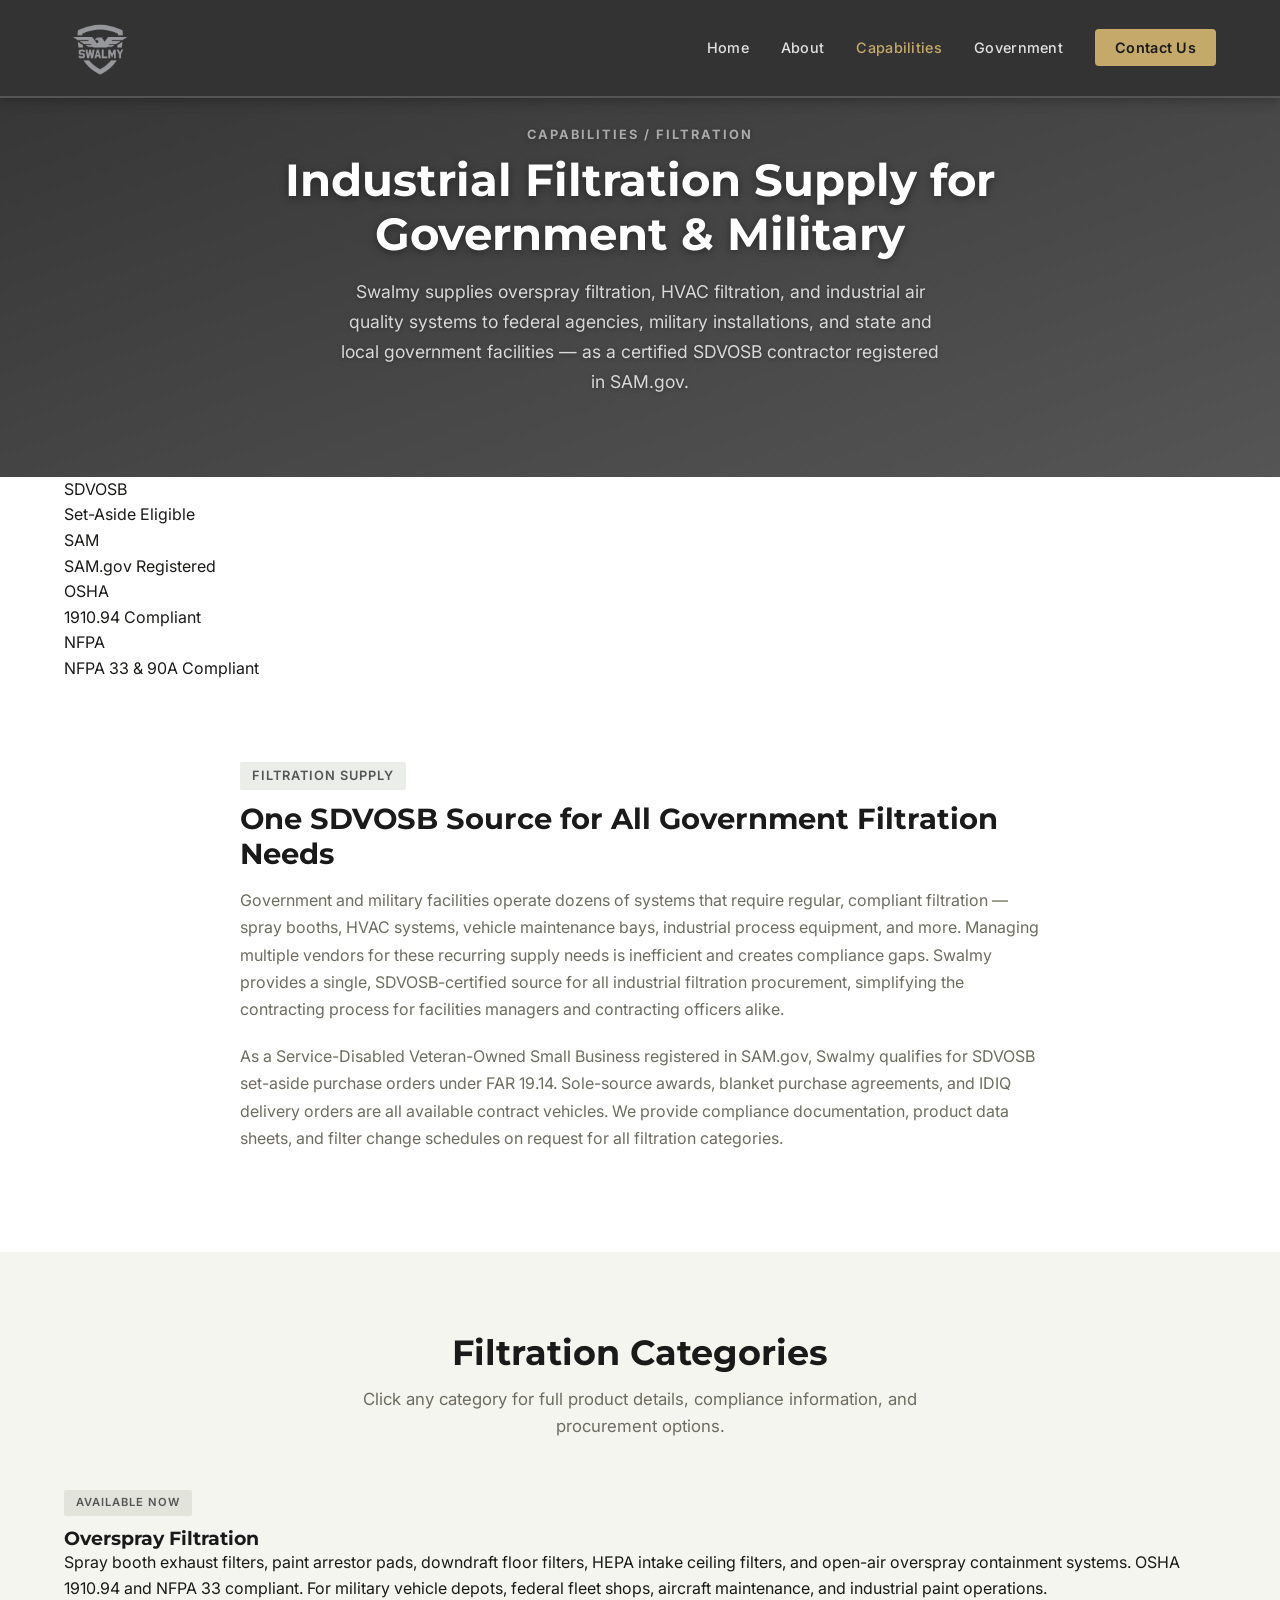
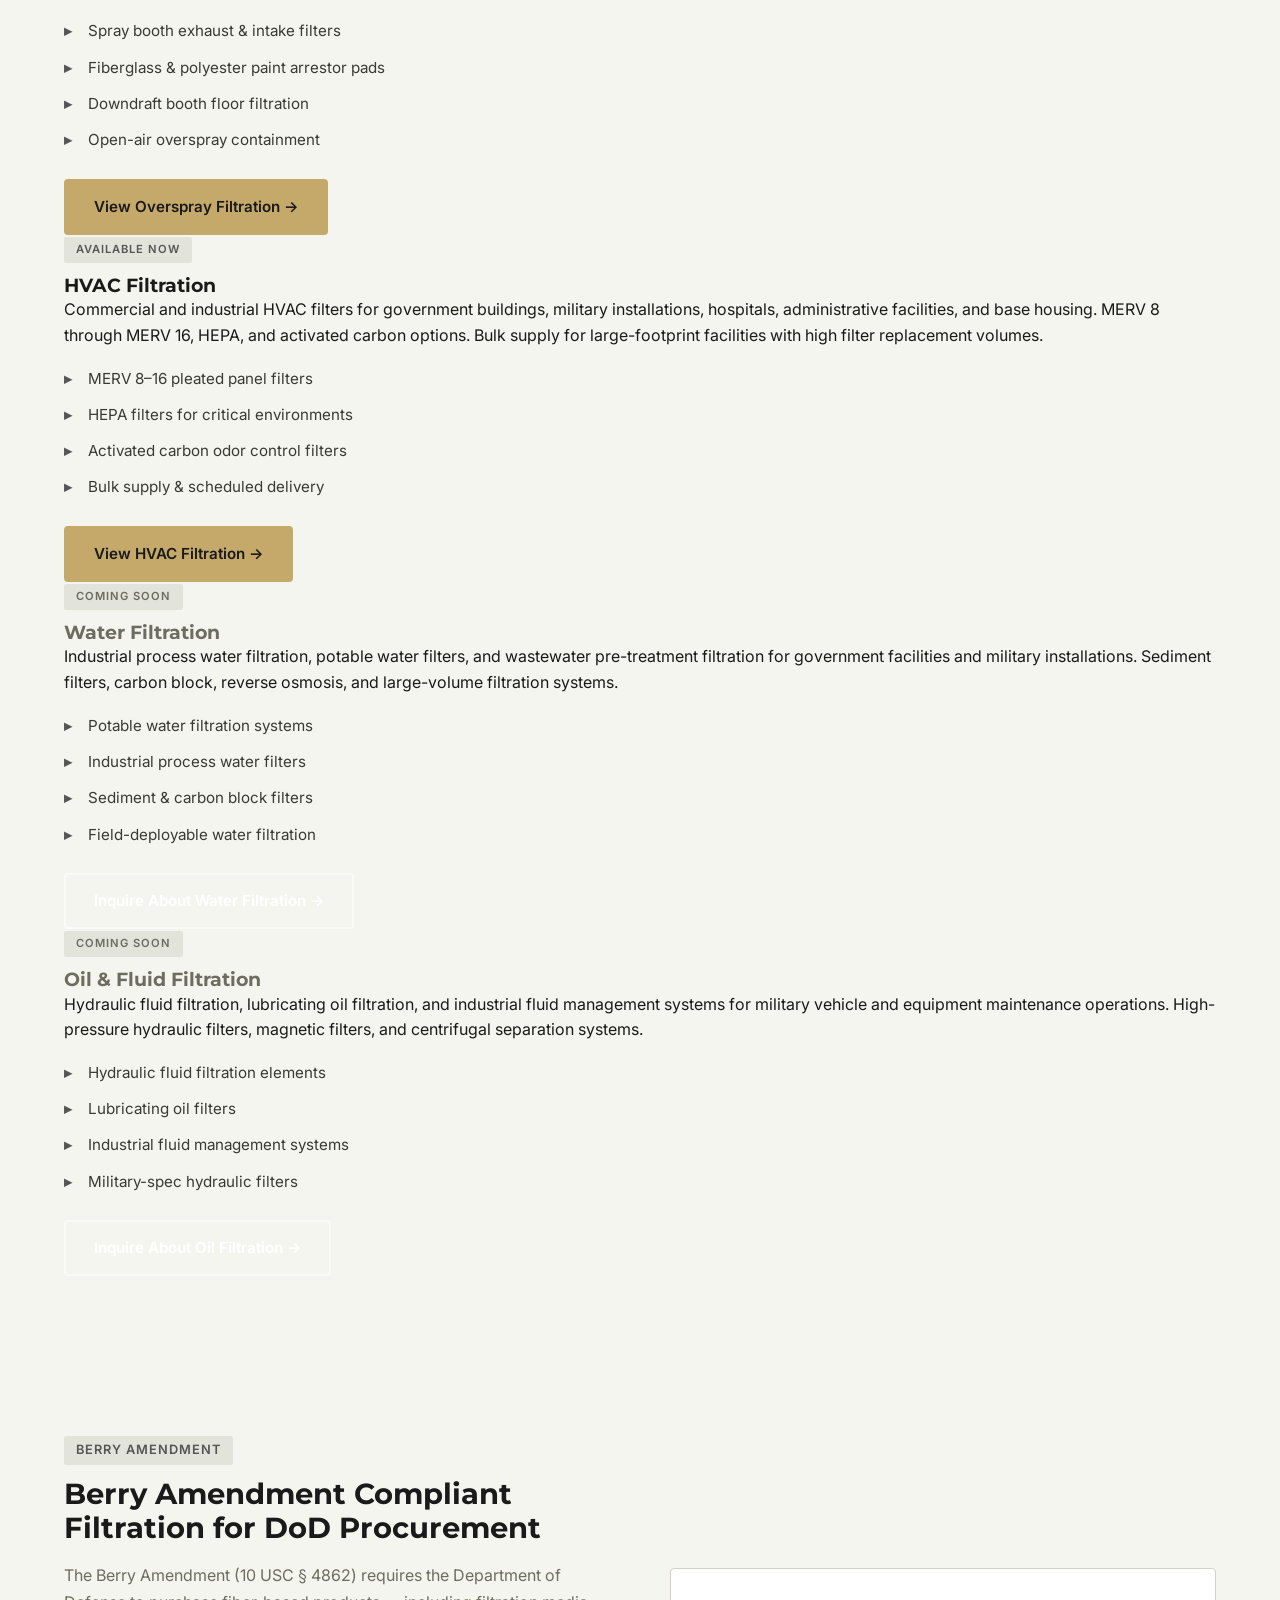
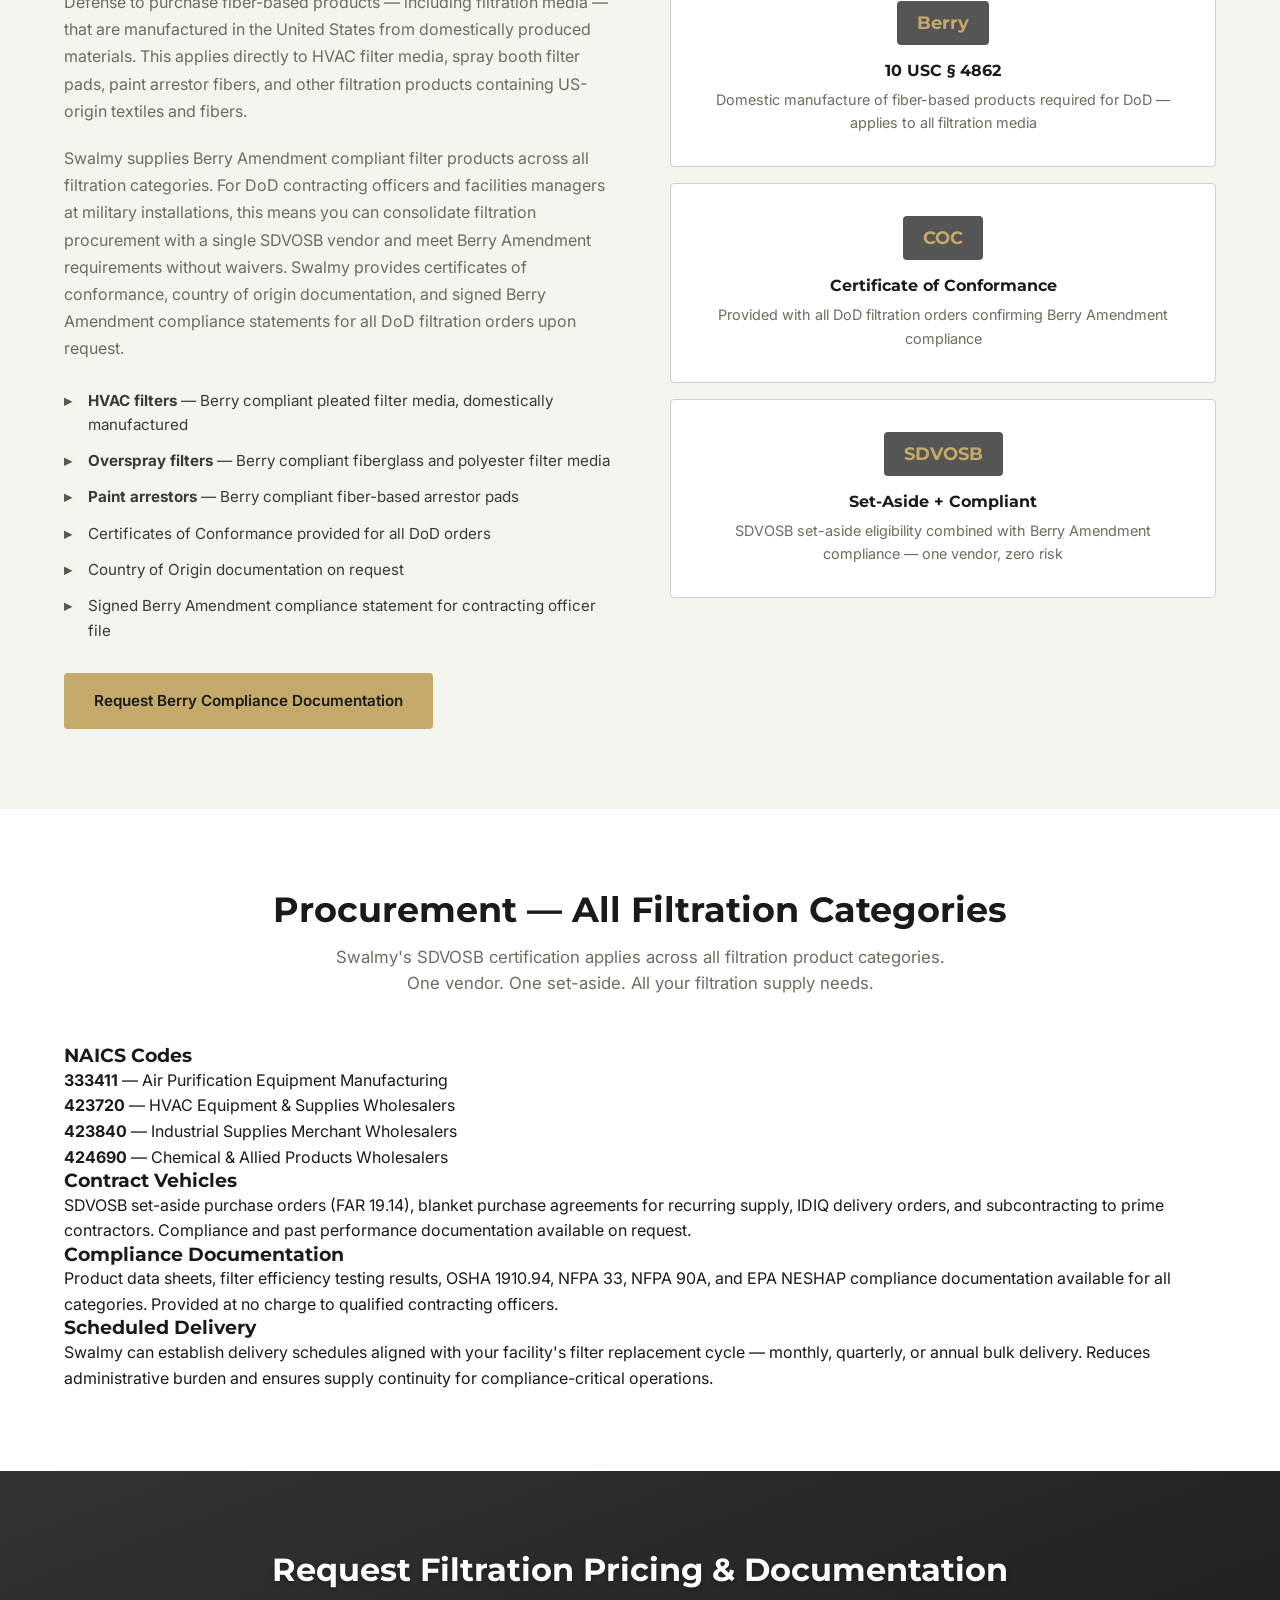
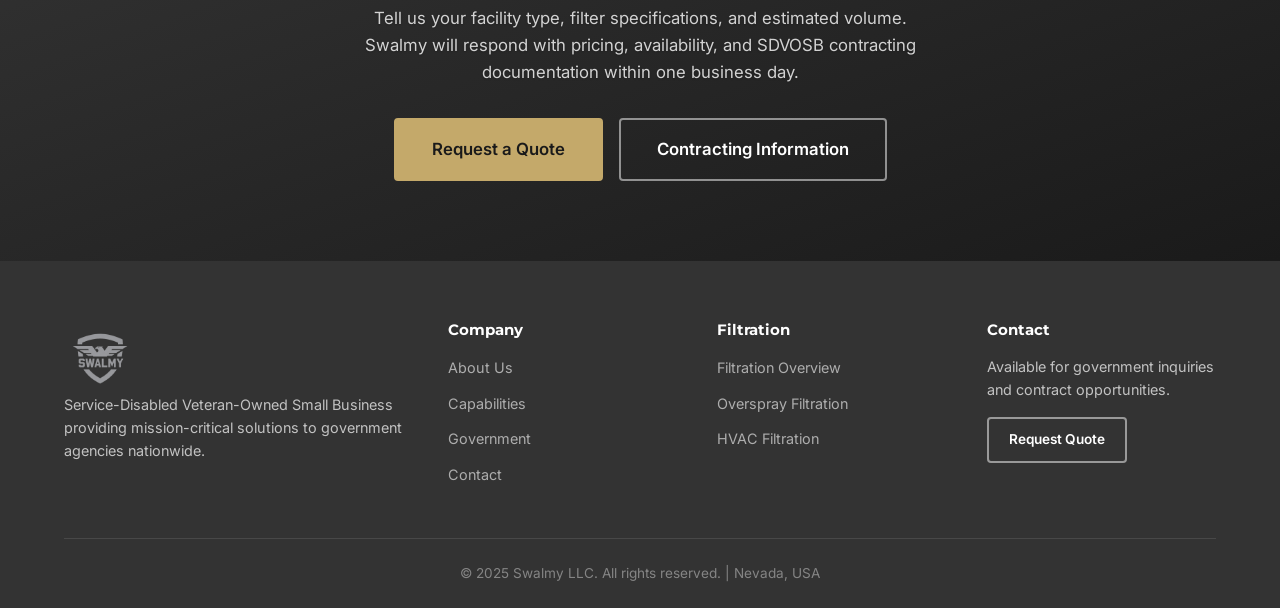
==== filtration/index.html @ d6fee270 "Add: filtration hub + overspray + HVAC subpages — Berry Amendment compliance, BowTie filter photo, F" ====
<!DOCTYPE html>
<html lang="en">
<head>
    <meta charset="UTF-8">
    <meta name="viewport" content="width=device-width, initial-scale=1.0">
    <title>Industrial Filtration Supply for Government & Military | Swalmy — SDVOSB Contractor</title>
    <meta name="description" content="Swalmy supplies industrial filtration systems to government agencies and military installations. Overspray filtration, HVAC filtration, and more. SDVOSB certified, SAM registered. OSHA and NFPA compliant.">
    <meta property="og:title" content="Industrial Filtration Supply for Government & Military | Swalmy">
    <meta property="og:description" content="SDVOSB-certified supplier of industrial filtration for government agencies — overspray, HVAC, and industrial air filtration systems.">
    <meta property="og:type" content="website">
    <meta property="og:url" content="https://swalmy.com/filtration">
    <link rel="canonical" href="https://swalmy.com/filtration">
    <link rel="preconnect" href="https://fonts.googleapis.com">
    <link rel="preconnect" href="https://fonts.gstatic.com" crossorigin>
    <link href="https://fonts.googleapis.com/css2?family=Inter:wght@300;400;500;600;700;800&family=Montserrat:wght@600;700;800&display=swap" rel="stylesheet">
    <link rel="stylesheet" href="/assets/css/style.css">
    <script type="application/ld+json">
    {
        "@context": "https://schema.org",
        "@type": "Service",
        "name": "Industrial Filtration Supply",
        "provider": {
            "@type": "Organization",
            "name": "Swalmy LLC",
            "url": "https://swalmy.com",
            "description": "Service-Disabled Veteran-Owned Small Business providing mission-critical supply to government agencies"
        },
        "serviceType": "Government Supply — Industrial Filtration",
        "areaServed": "United States",
        "description": "Supply of industrial filtration systems to federal, state, and local government agencies and military installations — including overspray filtration, HVAC filtration, and industrial air quality systems.",
        "hasOfferCatalog": {
            "@type": "OfferCatalog",
            "name": "Filtration Product Categories",
            "itemListElement": [
                {"@type": "Offer", "itemOffered": {"@type": "Product", "name": "Overspray Filtration — Spray Booth Filters & Paint Arrestors"}},
                {"@type": "Offer", "itemOffered": {"@type": "Product", "name": "HVAC Filtration — Commercial & Industrial Air Filters"}},
                {"@type": "Offer", "itemOffered": {"@type": "Product", "name": "Water Filtration — Industrial Process & Facility Water Filters"}},
                {"@type": "Offer", "itemOffered": {"@type": "Product", "name": "Oil Filtration — Industrial Fluid & Hydraulic Filtration"}}
            ]
        }
    }
    </script>
</head>
<body>
    <header class="site-header">
        <nav class="nav-container">
            <a href="/" class="logo">
                <img src="/assets/images/swalmy-logo.png" alt="Swalmy" class="logo-img">
            </a>
            <button class="mobile-toggle" aria-label="Toggle navigation menu" aria-expanded="false">
                <span></span><span></span><span></span>
            </button>
            <ul class="nav-links">
                <li><a href="/">Home</a></li>
                <li><a href="/about">About</a></li>
                <li><a href="/capabilities" class="active">Capabilities</a></li>
                <li><a href="/government">Government</a></li>
                <li><a href="/contact" class="nav-cta">Contact Us</a></li>
            </ul>
        </nav>
    </header>

    <main>
        <section class="page-hero">
            <div class="hero-content">
                <div class="hero-sub" style="font-size:0.8rem;font-weight:700;text-transform:uppercase;letter-spacing:2px;margin-bottom:0.5rem;opacity:0.7;"><a href="/capabilities" style="color:inherit;">Capabilities</a> / Filtration</div>
                <h1>Industrial Filtration Supply for Government &amp; Military</h1>
                <p class="hero-sub">Swalmy supplies overspray filtration, HVAC filtration, and industrial air quality systems to federal agencies, military installations, and state and local government facilities — as a certified SDVOSB contractor registered in SAM.gov.</p>
            </div>
        </section>

        <section class="certifications-bar">
            <div class="container">
                <div class="cert-bar-grid">
                    <div class="cert-bar-item">
                        <div class="cert-badge-sm">SDVOSB</div>
                        <span>Set-Aside Eligible</span>
                    </div>
                    <div class="cert-bar-item">
                        <div class="cert-badge-sm">SAM</div>
                        <span>SAM.gov Registered</span>
                    </div>
                    <div class="cert-bar-item">
                        <div class="cert-badge-sm">OSHA</div>
                        <span>1910.94 Compliant</span>
                    </div>
                    <div class="cert-bar-item">
                        <div class="cert-badge-sm">NFPA</div>
                        <span>NFPA 33 &amp; 90A Compliant</span>
                    </div>
                </div>
            </div>
        </section>

        <section class="capability-detail" id="overview">
            <div class="container">
                <div class="detail-content" style="max-width:800px;margin:0 auto;">
                    <div class="detail-label">Filtration Supply</div>
                    <h2>One SDVOSB Source for All Government Filtration Needs</h2>
                    <p>Government and military facilities operate dozens of systems that require regular, compliant filtration — spray booths, HVAC systems, vehicle maintenance bays, industrial process equipment, and more. Managing multiple vendors for these recurring supply needs is inefficient and creates compliance gaps. Swalmy provides a single, SDVOSB-certified source for all industrial filtration procurement, simplifying the contracting process for facilities managers and contracting officers alike.</p>
                    <p>As a Service-Disabled Veteran-Owned Small Business registered in SAM.gov, Swalmy qualifies for SDVOSB set-aside purchase orders under FAR 19.14. Sole-source awards, blanket purchase agreements, and IDIQ delivery orders are all available contract vehicles. We provide compliance documentation, product data sheets, and filter change schedules on request for all filtration categories.</p>
                </div>
            </div>
        </section>

        <section class="capability-detail" style="background:var(--gray-50);" id="categories">
            <div class="container">
                <h2 class="section-title">Filtration Categories</h2>
                <p class="section-subtitle">Click any category for full product details, compliance information, and procurement options.</p>
                <div class="cap-grid" style="margin-top:2rem;">

                    <div class="cap-card">
                        <div class="detail-label" style="font-size:0.7rem;">Available Now</div>
                        <h3><a href="/filtration/overspray" style="color:inherit;text-decoration:none;">Overspray Filtration</a></h3>
                        <p>Spray booth exhaust filters, paint arrestor pads, downdraft floor filters, HEPA intake ceiling filters, and open-air overspray containment systems. OSHA 1910.94 and NFPA 33 compliant. For military vehicle depots, federal fleet shops, aircraft maintenance, and industrial paint operations.</p>
                        <ul class="detail-list" style="margin:0.75rem 0;">
                            <li>Spray booth exhaust &amp; intake filters</li>
                            <li>Fiberglass &amp; polyester paint arrestor pads</li>
                            <li>Downdraft booth floor filtration</li>
                            <li>Open-air overspray containment</li>
                        </ul>
                        <a href="/filtration/overspray" class="btn btn-primary" style="margin-top:0.5rem;display:inline-block;">View Overspray Filtration →</a>
                    </div>

                    <div class="cap-card">
                        <div class="detail-label" style="font-size:0.7rem;">Available Now</div>
                        <h3><a href="/filtration/hvac" style="color:inherit;text-decoration:none;">HVAC Filtration</a></h3>
                        <p>Commercial and industrial HVAC filters for government buildings, military installations, hospitals, administrative facilities, and base housing. MERV 8 through MERV 16, HEPA, and activated carbon options. Bulk supply for large-footprint facilities with high filter replacement volumes.</p>
                        <ul class="detail-list" style="margin:0.75rem 0;">
                            <li>MERV 8–16 pleated panel filters</li>
                            <li>HEPA filters for critical environments</li>
                            <li>Activated carbon odor control filters</li>
                            <li>Bulk supply &amp; scheduled delivery</li>
                        </ul>
                        <a href="/filtration/hvac" class="btn btn-primary" style="margin-top:0.5rem;display:inline-block;">View HVAC Filtration →</a>
                    </div>

                    <div class="cap-card">
                        <div class="detail-label" style="font-size:0.7rem;color:var(--gray-600);">Coming Soon</div>
                        <h3 style="color:var(--gray-600);">Water Filtration</h3>
                        <p>Industrial process water filtration, potable water filters, and wastewater pre-treatment filtration for government facilities and military installations. Sediment filters, carbon block, reverse osmosis, and large-volume filtration systems.</p>
                        <ul class="detail-list" style="margin:0.75rem 0;">
                            <li>Potable water filtration systems</li>
                            <li>Industrial process water filters</li>
                            <li>Sediment &amp; carbon block filters</li>
                            <li>Field-deployable water filtration</li>
                        </ul>
                        <a href="/contact" class="btn btn-outline" style="margin-top:0.5rem;display:inline-block;">Inquire About Water Filtration →</a>
                    </div>

                    <div class="cap-card">
                        <div class="detail-label" style="font-size:0.7rem;color:var(--gray-600);">Coming Soon</div>
                        <h3 style="color:var(--gray-600);">Oil &amp; Fluid Filtration</h3>
                        <p>Hydraulic fluid filtration, lubricating oil filtration, and industrial fluid management systems for military vehicle and equipment maintenance operations. High-pressure hydraulic filters, magnetic filters, and centrifugal separation systems.</p>
                        <ul class="detail-list" style="margin:0.75rem 0;">
                            <li>Hydraulic fluid filtration elements</li>
                            <li>Lubricating oil filters</li>
                            <li>Industrial fluid management systems</li>
                            <li>Military-spec hydraulic filters</li>
                        </ul>
                        <a href="/contact" class="btn btn-outline" style="margin-top:0.5rem;display:inline-block;">Inquire About Oil Filtration →</a>
                    </div>

                </div>
            </div>
        </section>

        <section class="capability-detail" style="background:var(--gray-50);" id="berry">
            <div class="container">
                <div class="detail-grid">
                    <div class="detail-content">
                        <div class="detail-label">Berry Amendment</div>
                        <h2>Berry Amendment Compliant Filtration for DoD Procurement</h2>
                        <p>The Berry Amendment (10 USC § 4862) requires the Department of Defense to purchase fiber-based products — including filtration media — that are manufactured in the United States from domestically produced materials. This applies directly to HVAC filter media, spray booth filter pads, paint arrestor fibers, and other filtration products containing US-origin textiles and fibers.</p>
                        <p>Swalmy supplies Berry Amendment compliant filter products across all filtration categories. For DoD contracting officers and facilities managers at military installations, this means you can consolidate filtration procurement with a single SDVOSB vendor and meet Berry Amendment requirements without waivers. Swalmy provides certificates of conformance, country of origin documentation, and signed Berry Amendment compliance statements for all DoD filtration orders upon request.</p>
                        <ul class="detail-list">
                            <li><strong>HVAC filters</strong> — Berry compliant pleated filter media, domestically manufactured</li>
                            <li><strong>Overspray filters</strong> — Berry compliant fiberglass and polyester filter media</li>
                            <li><strong>Paint arrestors</strong> — Berry compliant fiber-based arrestor pads</li>
                            <li>Certificates of Conformance provided for all DoD orders</li>
                            <li>Country of Origin documentation on request</li>
                            <li>Signed Berry Amendment compliance statement for contracting officer file</li>
                        </ul>
                        <a href="/contact" class="btn btn-primary" style="margin-top:1.5rem;display:inline-block;">Request Berry Compliance Documentation</a>
                    </div>
                    <div class="detail-visual">
                        <div class="cert-card" style="margin-bottom:1rem;">
                            <div class="cert-badge">Berry</div>
                            <h3>10 USC § 4862</h3>
                            <p>Domestic manufacture of fiber-based products required for DoD — applies to all filtration media</p>
                        </div>
                        <div class="cert-card" style="margin-bottom:1rem;">
                            <div class="cert-badge">COC</div>
                            <h3>Certificate of Conformance</h3>
                            <p>Provided with all DoD filtration orders confirming Berry Amendment compliance</p>
                        </div>
                        <div class="cert-card">
                            <div class="cert-badge">SDVOSB</div>
                            <h3>Set-Aside + Compliant</h3>
                            <p>SDVOSB set-aside eligibility combined with Berry Amendment compliance — one vendor, zero risk</p>
                        </div>
                    </div>
                </div>
            </div>
        </section>

        <section class="capability-detail" id="procurement">
            <div class="container">
                <h2 class="section-title">Procurement — All Filtration Categories</h2>
                <p class="section-subtitle">Swalmy's SDVOSB certification applies across all filtration product categories. One vendor. One set-aside. All your filtration supply needs.</p>
                <div class="contract-grid" style="margin-top:2rem;">
                    <div class="contract-card">
                        <h3>NAICS Codes</h3>
                        <p><strong>333411</strong> — Air Purification Equipment Manufacturing<br>
                        <strong>423720</strong> — HVAC Equipment &amp; Supplies Wholesalers<br>
                        <strong>423840</strong> — Industrial Supplies Merchant Wholesalers<br>
                        <strong>424690</strong> — Chemical &amp; Allied Products Wholesalers</p>
                    </div>
                    <div class="contract-card">
                        <h3>Contract Vehicles</h3>
                        <p>SDVOSB set-aside purchase orders (FAR 19.14), blanket purchase agreements for recurring supply, IDIQ delivery orders, and subcontracting to prime contractors. Compliance and past performance documentation available on request.</p>
                    </div>
                    <div class="contract-card">
                        <h3>Compliance Documentation</h3>
                        <p>Product data sheets, filter efficiency testing results, OSHA 1910.94, NFPA 33, NFPA 90A, and EPA NESHAP compliance documentation available for all categories. Provided at no charge to qualified contracting officers.</p>
                    </div>
                    <div class="contract-card">
                        <h3>Scheduled Delivery</h3>
                        <p>Swalmy can establish delivery schedules aligned with your facility's filter replacement cycle — monthly, quarterly, or annual bulk delivery. Reduces administrative burden and ensures supply continuity for compliance-critical operations.</p>
                    </div>
                </div>
            </div>
        </section>

        <section class="cta-section">
            <div class="container">
                <h2>Request Filtration Pricing &amp; Documentation</h2>
                <p>Tell us your facility type, filter specifications, and estimated volume. Swalmy will respond with pricing, availability, and SDVOSB contracting documentation within one business day.</p>
                <div style="display:flex;gap:1rem;justify-content:center;flex-wrap:wrap;margin-top:1.5rem;">
                    <a href="/contact" class="btn btn-primary btn-lg">Request a Quote</a>
                    <a href="/government" class="btn btn-outline btn-lg">Contracting Information</a>
                </div>
            </div>
        </section>
    </main>

    <footer class="site-footer">
        <div class="container">
            <div class="footer-grid">
                <div class="footer-brand">
                    <img src="/assets/images/swalmy-logo.png" alt="Swalmy" class="logo-img">
                    <p>Service-Disabled Veteran-Owned Small Business providing mission-critical solutions to government agencies nationwide.</p>
                </div>
                <div class="footer-links">
                    <h4>Company</h4>
                    <ul>
                        <li><a href="/about">About Us</a></li>
                        <li><a href="/capabilities">Capabilities</a></li>
                        <li><a href="/government">Government</a></li>
                        <li><a href="/contact">Contact</a></li>
                    </ul>
                </div>
                <div class="footer-links">
                    <h4>Filtration</h4>
                    <ul>
                        <li><a href="/filtration">Filtration Overview</a></li>
                        <li><a href="/filtration/overspray">Overspray Filtration</a></li>
                        <li><a href="/filtration/hvac">HVAC Filtration</a></li>
                    </ul>
                </div>
                <div class="footer-contact">
                    <h4>Contact</h4>
                    <p>Available for government inquiries<br>and contract opportunities.</p>
                    <a href="/contact" class="btn btn-outline btn-sm">Request Quote</a>
                </div>
            </div>
            <div class="footer-bottom">
                <p>&copy; 2025 Swalmy LLC. All rights reserved. | Nevada, USA</p>
            </div>
        </div>
    </footer>

    <script src="/assets/js/main.js"></script>
</body>
</html>
---- assets/css/style.css ----
/* ===== SWALMY — Military Style ===== */
:root {
    --navy: #1a1a1a;
    --navy-mid: #2d2d2d;
    --navy-light: #4a4a4a;
    --gold: #b8860b;
    --gold-light: #d4a017;
    --od-green: #555555;
    --od-green-light: #777777;
    --od-green-dark: #333333;
    --tan: #c4a96a;
    --tan-light: #d4be8a;
    --white: #ffffff;
    --gray-50: #f5f5f0;
    --gray-100: #eae8e0;
    --gray-200: #d4d0c8;
    --gray-300: #b8b4aa;
    --gray-600: #6c6c60;
    --gray-800: #3a3a34;
    --gray-900: #1a1a18;
    --font-body: 'Inter', -apple-system, BlinkMacSystemFont, sans-serif;
    --font-heading: 'Montserrat', 'Inter', sans-serif;
    --max-width: 1200px;
    --radius: 4px;
    --shadow: 0 2px 8px rgba(0,0,0,0.12);
    --shadow-lg: 0 8px 32px rgba(0,0,0,0.2);
    --transition: 0.2s ease;
}

*, *::before, *::after {
    box-sizing: border-box;
    margin: 0;
    padding: 0;
}

html {
    scroll-behavior: smooth;
}

body {
    font-family: var(--font-body);
    font-size: 16px;
    line-height: 1.6;
    color: var(--gray-900);
    background: var(--white);
    -webkit-font-smoothing: antialiased;
}

img {
    max-width: 100%;
    height: auto;
    display: block;
}

a {
    color: var(--navy-light);
    text-decoration: none;
    transition: color var(--transition);
}

a:hover {
    color: var(--gold);
}

h1, h2, h3, h4, h5, h6 {
    font-family: var(--font-heading);
    font-weight: 700;
    line-height: 1.2;
    color: var(--navy);
}

.container {
    max-width: var(--max-width);
    margin: 0 auto;
    padding: 0 24px;
}

/* ===== HEADER ===== */
.site-header {
    position: fixed;
    top: 0;
    left: 0;
    right: 0;
    z-index: 1000;
    background: var(--od-green-dark);
    box-shadow: 0 2px 12px rgba(0,0,0,0.4);
    border-bottom: 2px solid var(--od-green);
}

.nav-container {
    max-width: var(--max-width);
    margin: 0 auto;
    padding: 0 24px;
    display: flex;
    align-items: center;
    justify-content: space-between;
    height: 96px;
}

.logo {
    display: flex;
    align-items: center;
    gap: 10px;
}

.logo-img {
    height: 72px;
    width: auto;
    display: block;
    object-fit: contain;
}

.logo-text {
    font-family: var(--font-heading);
    font-size: 1.6rem;
    font-weight: 800;
    color: var(--tan);
    letter-spacing: 4px;
}

.nav-links {
    display: flex;
    align-items: center;
    gap: 32px;
    list-style: none;
}

.nav-links a {
    color: rgba(255,255,255,0.85);
    font-size: 0.9rem;
    font-weight: 500;
    letter-spacing: 0.3px;
    transition: color var(--transition);
}

.nav-links a:hover,
.nav-links a.active {
    color: var(--tan);
}

.nav-cta {
    background: var(--tan);
    color: var(--navy) !important;
    padding: 10px 20px;
    border-radius: var(--radius);
    font-weight: 600 !important;
}

.nav-cta:hover {
    background: var(--tan-light) !important;
    color: var(--navy) !important;
}

.mobile-toggle {
    display: none;
    flex-direction: column;
    gap: 5px;
    background: none;
    border: none;
    cursor: pointer;
    padding: 8px;
}

.mobile-toggle span {
    width: 24px;
    height: 2px;
    background: var(--white);
    transition: var(--transition);
}

/* ===== HERO ===== */
.hero {
    background: linear-gradient(160deg, var(--od-green-dark) 0%, var(--od-green) 40%, var(--navy) 100%);
    padding: 132px 24px 100px;
    text-align: center;
    position: relative;
    overflow: hidden;
}

.hero::before {
    content: '';
    position: absolute;
    top: 0;
    left: 0;
    right: 0;
    bottom: 0;
    background: repeating-linear-gradient(
        45deg,
        transparent,
        transparent 35px,
        rgba(0,0,0,0.03) 35px,
        rgba(0,0,0,0.03) 70px
    );
}

.hero-content {
    max-width: 800px;
    margin: 0 auto;
    position: relative;
    z-index: 1;
}

.hero-badge {
    display: inline-block;
    background: rgba(184,134,11,0.2);
    border: 1px solid var(--tan);
    color: var(--tan);
    padding: 8px 20px;
    border-radius: 2px;
    font-size: 0.75rem;
    font-weight: 700;
    letter-spacing: 2px;
    text-transform: uppercase;
    margin-bottom: 24px;
}

.hero h1 {
    font-size: 3.2rem;
    color: var(--white);
    margin-bottom: 20px;
    text-shadow: 0 2px 8px rgba(0,0,0,0.4);
}

.hero-sub {
    font-size: 1.2rem;
    color: rgba(255,255,255,0.8);
    max-width: 640px;
    margin: 0 auto 36px;
    line-height: 1.7;
    text-shadow: 0 1px 4px rgba(0,0,0,0.3);
}

.hero-actions {
    display: flex;
    gap: 16px;
    justify-content: center;
    flex-wrap: wrap;
}

/* Page Hero (inner pages) */
.page-hero {
    background: linear-gradient(160deg, var(--od-green-dark) 0%, var(--od-green) 100%);
    padding: 124px 24px 80px;
    text-align: center;
}

.page-hero h1 {
    font-size: 2.8rem;
    color: var(--white);
    margin-bottom: 16px;
    text-shadow: 0 2px 8px rgba(0,0,0,0.4);
}

.page-hero .hero-sub {
    font-size: 1.1rem;
    color: rgba(255,255,255,0.8);
    max-width: 600px;
    margin: 0 auto;
    text-shadow: 0 1px 4px rgba(0,0,0,0.3);
}

/* ===== BUTTONS ===== */
.btn {
    display: inline-block;
    padding: 14px 28px;
    border-radius: var(--radius);
    font-size: 0.95rem;
    font-weight: 600;
    text-align: center;
    cursor: pointer;
    transition: all var(--transition);
    border: 2px solid transparent;
}

.btn-primary {
    background: var(--tan);
    color: var(--navy);
    border-color: var(--tan);
}

.btn-primary:hover {
    background: var(--tan-light);
    border-color: var(--tan-light);
    color: var(--navy);
    transform: translateY(-2px);
    box-shadow: 0 4px 16px rgba(196,169,106,0.3);
}

.btn-outline {
    background: transparent;
    color: var(--white);
    border-color: rgba(255,255,255,0.5);
}

.btn-outline:hover {
    background: rgba(255,255,255,0.1);
    border-color: var(--white);
    color: var(--white);
}

.btn-lg {
    padding: 16px 36px;
    font-size: 1.05rem;
}

.btn-sm {
    padding: 10px 20px;
    font-size: 0.85rem;
}

/* ===== TRUST BAR ===== */
.trust-bar {
    background: var(--od-green-dark);
    border-bottom: 2px solid var(--od-green);
    padding: 24px 0;
}

.trust-items {
    display: flex;
    justify-content: center;
    align-items: center;
    gap: 48px;
    flex-wrap: wrap;
}

.trust-item {
    display: flex;
    align-items: center;
    gap: 10px;
    font-size: 0.9rem;
    font-weight: 600;
    color: var(--white);
    letter-spacing: 0.5px;
}

.trust-icon {
    color: var(--tan);
    font-size: 1.2rem;
}

/* ===== SECTIONS ===== */
.section-title {
    font-size: 2.2rem;
    text-align: center;
    margin-bottom: 12px;
}

.section-subtitle {
    text-align: center;
    color: var(--gray-600);
    max-width: 640px;
    margin: 0 auto 48px;
    font-size: 1.05rem;
}

/* ===== CAPABILITIES OVERVIEW ===== */
.capabilities-overview {
    padding: 80px 0;
}

.capabilities-grid {
    display: grid;
    grid-template-columns: repeat(auto-fit, minmax(260px, 1fr));
    gap: 32px;
}

.capability-card {
    background: var(--white);
    border: 1px solid var(--gray-200);
    border-radius: var(--radius);
    padding: 32px;
    transition: all var(--transition);
}

.capability-card:hover {
    border-color: var(--od-green);
    box-shadow: var(--shadow-lg);
    transform: translateY(-4px);
}

.capability-icon {
    font-size: 2.4rem;
    margin-bottom: 16px;
}

.capability-card h3 {
    font-size: 1.2rem;
    margin-bottom: 12px;
}

.capability-card p {
    color: var(--gray-600);
    font-size: 0.95rem;
    line-height: 1.6;
}

/* ===== WHY SWALMY ===== */
.why-swalmy {
    padding: 80px 0;
    background: var(--gray-50);
    border-top: 3px solid var(--od-green);
}

.why-grid {
    display: grid;
    grid-template-columns: 1.2fr 0.8fr;
    gap: 60px;
    align-items: center;
}

.why-content h2 {
    font-size: 2rem;
    margin-bottom: 20px;
}

.why-content p {
    color: var(--gray-600);
    margin-bottom: 24px;
    line-height: 1.7;
}

.why-list {
    list-style: none;
    margin-bottom: 32px;
}

.why-list li {
    padding: 8px 0;
    padding-left: 28px;
    position: relative;
    color: var(--gray-800);
}

.why-list li::before {
    content: '▸';
    position: absolute;
    left: 0;
    color: var(--od-green);
    font-weight: 700;
}

.why-stats {
    display: flex;
    flex-direction: column;
    gap: 20px;
}

.stat-card {
    background: var(--white);
    border: 1px solid var(--gray-200);
    border-radius: var(--radius);
    padding: 28px;
    text-align: center;
}

.stat-number {
    font-family: var(--font-heading);
    font-size: 2rem;
    font-weight: 800;
    color: var(--navy);
}

.stat-label {
    font-size: 0.85rem;
    color: var(--gray-600);
    margin-top: 4px;
    text-transform: uppercase;
    letter-spacing: 1px;
}

/* ===== CTA SECTION ===== */
.cta-section {
    background: linear-gradient(160deg, var(--od-green-dark) 0%, var(--navy) 100%);
    padding: 80px 24px;
    text-align: center;
}

.cta-section h2 {
    font-size: 2rem;
    color: var(--white);
    margin-bottom: 16px;
    text-shadow: 0 2px 4px rgba(0,0,0,0.3);
}

.cta-section p {
    color: rgba(255,255,255,0.8);
    max-width: 560px;
    margin: 0 auto 32px;
    font-size: 1.05rem;
    text-shadow: 0 1px 2px rgba(0,0,0,0.2);
}

/* ===== ABOUT PAGE ===== */
.about-story {
    padding: 80px 0;
}

.about-grid {
    display: grid;
    grid-template-columns: 1.3fr 0.7fr;
    gap: 60px;
    align-items: start;
}

.about-content h2 {
    font-size: 2rem;
    margin-bottom: 20px;
}

.about-content p {
    color: var(--gray-600);
    margin-bottom: 20px;
    line-height: 1.7;
}

.about-values {
    display: flex;
    flex-direction: column;
    gap: 20px;
}

.value-card {
    background: var(--gray-50);
    border-left: 4px solid var(--od-green);
    padding: 24px;
    border-radius: 0 var(--radius) var(--radius) 0;
}

.value-card h3 {
    font-size: 1.1rem;
    margin-bottom: 8px;
}

.value-card p {
    color: var(--gray-600);
    font-size: 0.9rem;
}

/* ===== LEADERSHIP ===== */
.leadership {
    padding: 80px 0;
    background: var(--gray-50);
}

.leadership-grid {
    display: flex;
    justify-content: center;
    gap: 40px;
    flex-wrap: wrap;
}

.leader-card {
    background: var(--white);
    border: 1px solid var(--gray-200);
    border-radius: var(--radius);
    padding: 40px;
    text-align: center;
    max-width: 400px;
}

.leader-avatar {
    margin-bottom: 20px;
}

.avatar-placeholder {
    width: 80px;
    height: 80px;
    background: var(--od-green);
    color: var(--tan);
    border-radius: 50%;
    display: flex;
    align-items: center;
    justify-content: center;
    font-family: var(--font-heading);
    font-size: 2rem;
    font-weight: 700;
    margin: 0 auto;
}

.leader-card h3 {
    font-size: 1.3rem;
    margin-bottom: 4px;
}

.leader-title {
    color: var(--od-green-light);
    font-size: 0.9rem;
    font-weight: 600;
    margin-bottom: 16px;
}

.leader-bio {
    color: var(--gray-600);
    font-size: 0.95rem;
    line-height: 1.6;
}

/* ===== CERTIFICATIONS ===== */
.certifications {
    padding: 80px 0;
}

.cert-grid {
    display: grid;
    grid-template-columns: repeat(auto-fit, minmax(300px, 1fr));
    gap: 24px;
}

.cert-card {
    background: var(--white);
    border: 1px solid var(--gray-200);
    border-radius: var(--radius);
    padding: 32px;
    text-align: center;
}

.cert-badge {
    display: inline-block;
    background: var(--od-green);
    color: var(--tan);
    padding: 8px 20px;
    border-radius: var(--radius);
    font-family: var(--font-heading);
    font-weight: 700;
    font-size: 1.1rem;
    margin-bottom: 16px;
}

.cert-card h3 {
    font-size: 1rem;
    margin-bottom: 8px;
}

.cert-card p {
    color: var(--gray-600);
    font-size: 0.9rem;
}

/* ===== CAPABILITIES DETAIL ===== */
.capability-detail {
    padding: 80px 0;
}

.capability-detail.alt {
    background: var(--gray-50);
}

.detail-grid {
    display: grid;
    grid-template-columns: 1fr 1fr;
    gap: 60px;
    align-items: center;
}

.detail-grid.reverse {
    direction: rtl;
}

.detail-grid.reverse > * {
    direction: ltr;
}

.detail-label {
    display: inline-block;
    background: rgba(61,79,47,0.1);
    color: var(--od-green);
    padding: 4px 12px;
    border-radius: 2px;
    font-size: 0.8rem;
    font-weight: 600;
    text-transform: uppercase;
    letter-spacing: 1px;
    margin-bottom: 12px;
}

.detail-content h2 {
    font-size: 1.8rem;
    margin-bottom: 16px;
}

.detail-content p {
    color: var(--gray-600);
    margin-bottom: 20px;
    line-height: 1.7;
}

.detail-list {
    list-style: none;
}

.detail-list li {
    padding: 6px 0;
    padding-left: 24px;
    position: relative;
    color: var(--gray-800);
    font-size: 0.95rem;
}

.detail-list li::before {
    content: '▸';
    position: absolute;
    left: 0;
    color: var(--od-green);
    font-weight: 700;
}

.visual-placeholder {
    border-radius: var(--radius);
    height: 300px;
    display: flex;
    align-items: center;
    justify-content: center;
    color: rgba(255,255,255,0.6);
    font-size: 1rem;
    font-weight: 500;
}

/* ===== GOVERNMENT PAGE ===== */
.gov-overview {
    padding: 80px 0;
}

.gov-intro {
    max-width: 800px;
    margin: 0 auto;
    text-align: center;
}

.gov-intro h2 {
    font-size: 2rem;
    margin-bottom: 20px;
}

.gov-intro p {
    color: var(--gray-600);
    line-height: 1.7;
    font-size: 1.05rem;
}

.gov-details {
    padding: 0 0 80px;
}

.gov-grid {
    display: grid;
    grid-template-columns: 1fr 1fr;
    gap: 40px;
}

.gov-card {
    background: var(--white);
    border: 1px solid var(--gray-200);
    border-radius: var(--radius);
    padding: 36px;
}

.gov-card h3 {
    font-size: 1.3rem;
    margin-bottom: 20px;
    padding-bottom: 12px;
    border-bottom: 2px solid var(--od-green);
}

.gov-table {
    width: 100%;
    border-collapse: collapse;
}

.gov-table tr {
    border-bottom: 1px solid var(--gray-100);
}

.gov-table td {
    padding: 12px 0;
    font-size: 0.95rem;
}

.gov-table td:first-child {
    width: 40%;
    color: var(--gray-600);
}

.cert-list {
    display: flex;
    flex-direction: column;
    gap: 16px;
}

.cert-item {
    display: flex;
    align-items: flex-start;
    gap: 12px;
}

.cert-check {
    color: var(--od-green);
    font-size: 1.2rem;
    font-weight: 700;
    flex-shrink: 0;
    margin-top: 2px;
}

.cert-item strong {
    display: block;
    font-size: 0.95rem;
}

.cert-item p {
    color: var(--gray-600);
    font-size: 0.85rem;
    margin-top: 2px;
}

/* ===== NAICS ===== */
.naics-section {
    padding: 80px 0;
    background: var(--gray-50);
}

.naics-grid {
    display: grid;
    grid-template-columns: repeat(auto-fit, minmax(300px, 1fr));
    gap: 24px;
}

.naics-card {
    background: var(--white);
    border: 1px solid var(--gray-200);
    border-radius: var(--radius);
    padding: 28px;
}

.naics-code {
    font-family: var(--font-heading);
    font-size: 1.4rem;
    font-weight: 800;
    color: var(--navy);
    margin-bottom: 8px;
}

.naics-card h4 {
    font-size: 0.95rem;
    margin-bottom: 6px;
    color: var(--gray-800);
}

.naics-card p {
    color: var(--gray-600);
    font-size: 0.85rem;
}

/* ===== CONTRACT VEHICLES ===== */
.contract-vehicles {
    padding: 80px 0;
}

.vehicles-grid {
    display: grid;
    grid-template-columns: repeat(auto-fit, minmax(260px, 1fr));
    gap: 24px;
}

.vehicle-card {
    background: var(--white);
    border: 1px solid var(--gray-200);
    border-radius: var(--radius);
    padding: 28px;
}

.vehicle-card h3 {
    font-size: 1.1rem;
    margin-bottom: 12px;
    color: var(--navy);
}

.vehicle-card p {
    color: var(--gray-600);
    font-size: 0.9rem;
    line-height: 1.6;
}

/* ===== PAST PERFORMANCE ===== */
.past-performance {
    padding: 80px 0;
    background: var(--gray-50);
    text-align: center;
}

.performance-cta {
    margin-top: 32px;
}

/* ===== CONTACT PAGE ===== */
.contact-section {
    padding: 80px 0;
}

.contact-grid {
    display: grid;
    grid-template-columns: 1.4fr 0.6fr;
    gap: 60px;
    align-items: start;
}

.contact-form-wrapper h2 {
    font-size: 1.8rem;
    margin-bottom: 28px;
}

.contact-form {
    display: flex;
    flex-direction: column;
    gap: 20px;
}

.form-row {
    display: grid;
    grid-template-columns: 1fr 1fr;
    gap: 20px;
}

.form-group {
    display: flex;
    flex-direction: column;
    gap: 6px;
}

.form-group label {
    font-size: 0.9rem;
    font-weight: 600;
    color: var(--gray-800);
}

.form-group input,
.form-group select,
.form-group textarea {
    padding: 12px 16px;
    border: 1px solid var(--gray-300);
    border-radius: var(--radius);
    font-family: var(--font-body);
    font-size: 0.95rem;
    transition: border-color var(--transition);
}

.form-group input:focus,
.form-group select:focus,
.form-group textarea:focus {
    outline: none;
    border-color: var(--navy-light);
    box-shadow: 0 0 0 3px rgba(45,74,122,0.1);
}

.form-group textarea {
    resize: vertical;
    min-height: 120px;
}

.contact-info {
    display: flex;
    flex-direction: column;
    gap: 24px;
}

.info-card {
    background: var(--gray-50);
    border: 1px solid var(--gray-200);
    border-radius: var(--radius);
    padding: 28px;
}

.info-card h3 {
    font-size: 1.1rem;
    margin-bottom: 12px;
    color: var(--navy);
}

.info-card p {
    color: var(--gray-600);
    font-size: 0.9rem;
    margin-bottom: 16px;
}

.info-item {
    display: flex;
    gap: 8px;
    margin-bottom: 8px;
    font-size: 0.9rem;
}

.info-item strong {
    color: var(--gray-800);
    min-width: 80px;
}

.info-item a {
    color: var(--navy-light);
}

/* ===== FOOTER ===== */
.site-footer {
    background: var(--od-green-dark);
    color: rgba(255,255,255,0.7);
    padding: 60px 0 0;
}

.footer-grid {
    display: grid;
    grid-template-columns: 1.5fr 1fr 1fr 1fr;
    gap: 40px;
    padding-bottom: 40px;
    border-bottom: 1px solid rgba(255,255,255,0.1);
}

.footer-brand .logo-text {
    display: block;
    margin-bottom: 12px;
    font-size: 1.3rem;
}

.footer-brand p {
    font-size: 0.9rem;
    line-height: 1.6;
}

.footer-links h4,
.footer-contact h4 {
    color: var(--white);
    font-size: 0.95rem;
    margin-bottom: 16px;
}

.footer-links ul {
    list-style: none;
}

.footer-links li {
    margin-bottom: 10px;
}

.footer-links a {
    color: rgba(255,255,255,0.6);
    font-size: 0.9rem;
}

.footer-links a:hover {
    color: var(--tan);
}

.footer-contact p {
    font-size: 0.9rem;
    margin-bottom: 16px;
}

.footer-bottom {
    padding: 24px 0;
    text-align: center;
    font-size: 0.85rem;
    color: rgba(255,255,255,0.4);
}

/* ===== RESPONSIVE ===== */
@media (max-width: 968px) {
    .nav-links {
        display: none;
        position: absolute;
        top: 72px;
        left: 0;
        right: 0;
        background: var(--od-green-dark);
        flex-direction: column;
        padding: 24px;
        gap: 16px;
        border-top: 1px solid rgba(255,255,255,0.1);
    }

    .nav-links.active {
        display: flex;
    }

    .mobile-toggle {
        display: flex;
    }

    .hero h1 {
        font-size: 2.2rem;
    }

    .page-hero h1 {
        font-size: 2rem;
    }

    .why-grid,
    .about-grid,
    .detail-grid,
    .detail-grid.reverse,
    .gov-grid,
    .contact-grid {
        grid-template-columns: 1fr;
        gap: 40px;
    }

    .detail-grid.reverse {
        direction: ltr;
    }

    .footer-grid {
        grid-template-columns: 1fr 1fr;
        gap: 32px;
    }

    .form-row {
        grid-template-columns: 1fr;
    }

    .trust-items {
        gap: 24px;
    }
}

@media (max-width: 600px) {
    .hero {
        padding: 130px 16px 70px;
    }

    .hero h1 {
        font-size: 1.8rem;
    }

    .section-title {
        font-size: 1.6rem;
    }

    .footer-grid {
        grid-template-columns: 1fr;
    }

    .capabilities-grid {
        grid-template-columns: 1fr;
    }

    .naics-grid {
        grid-template-columns: 1fr;
    }
}
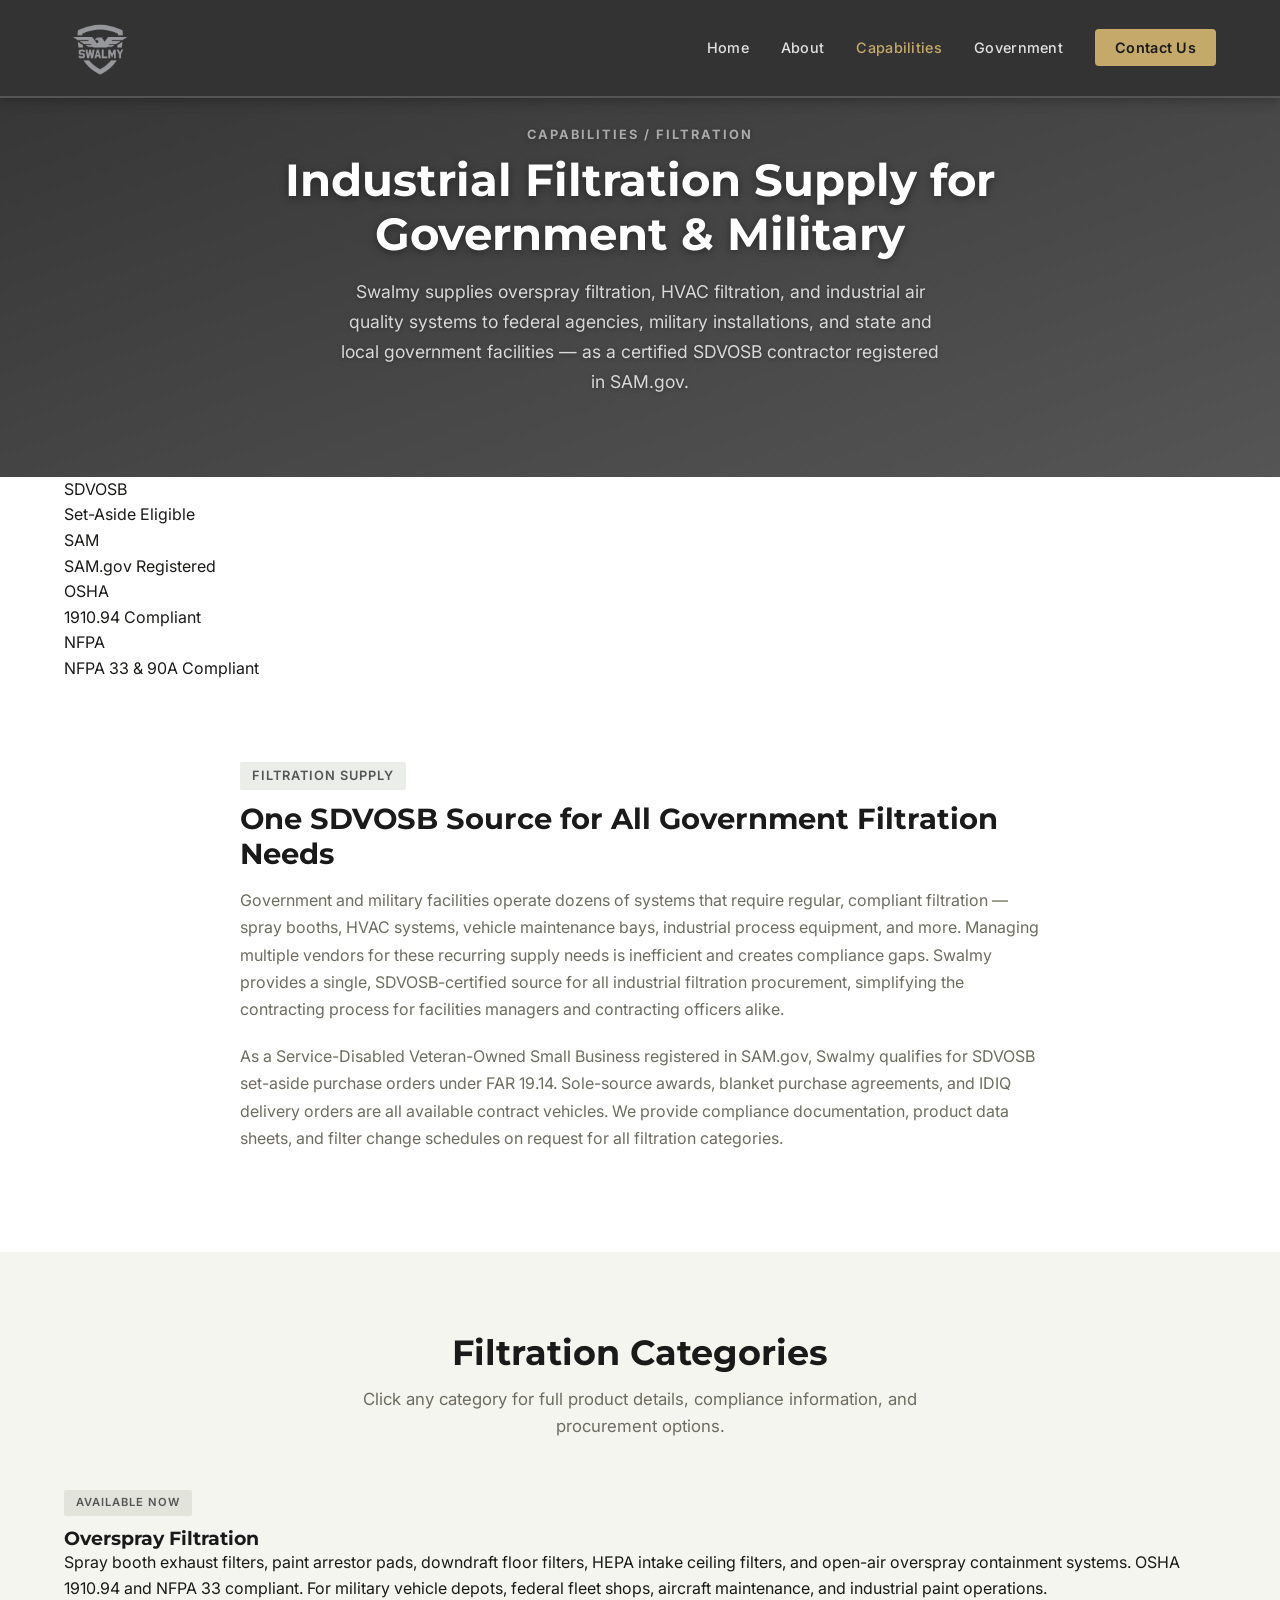
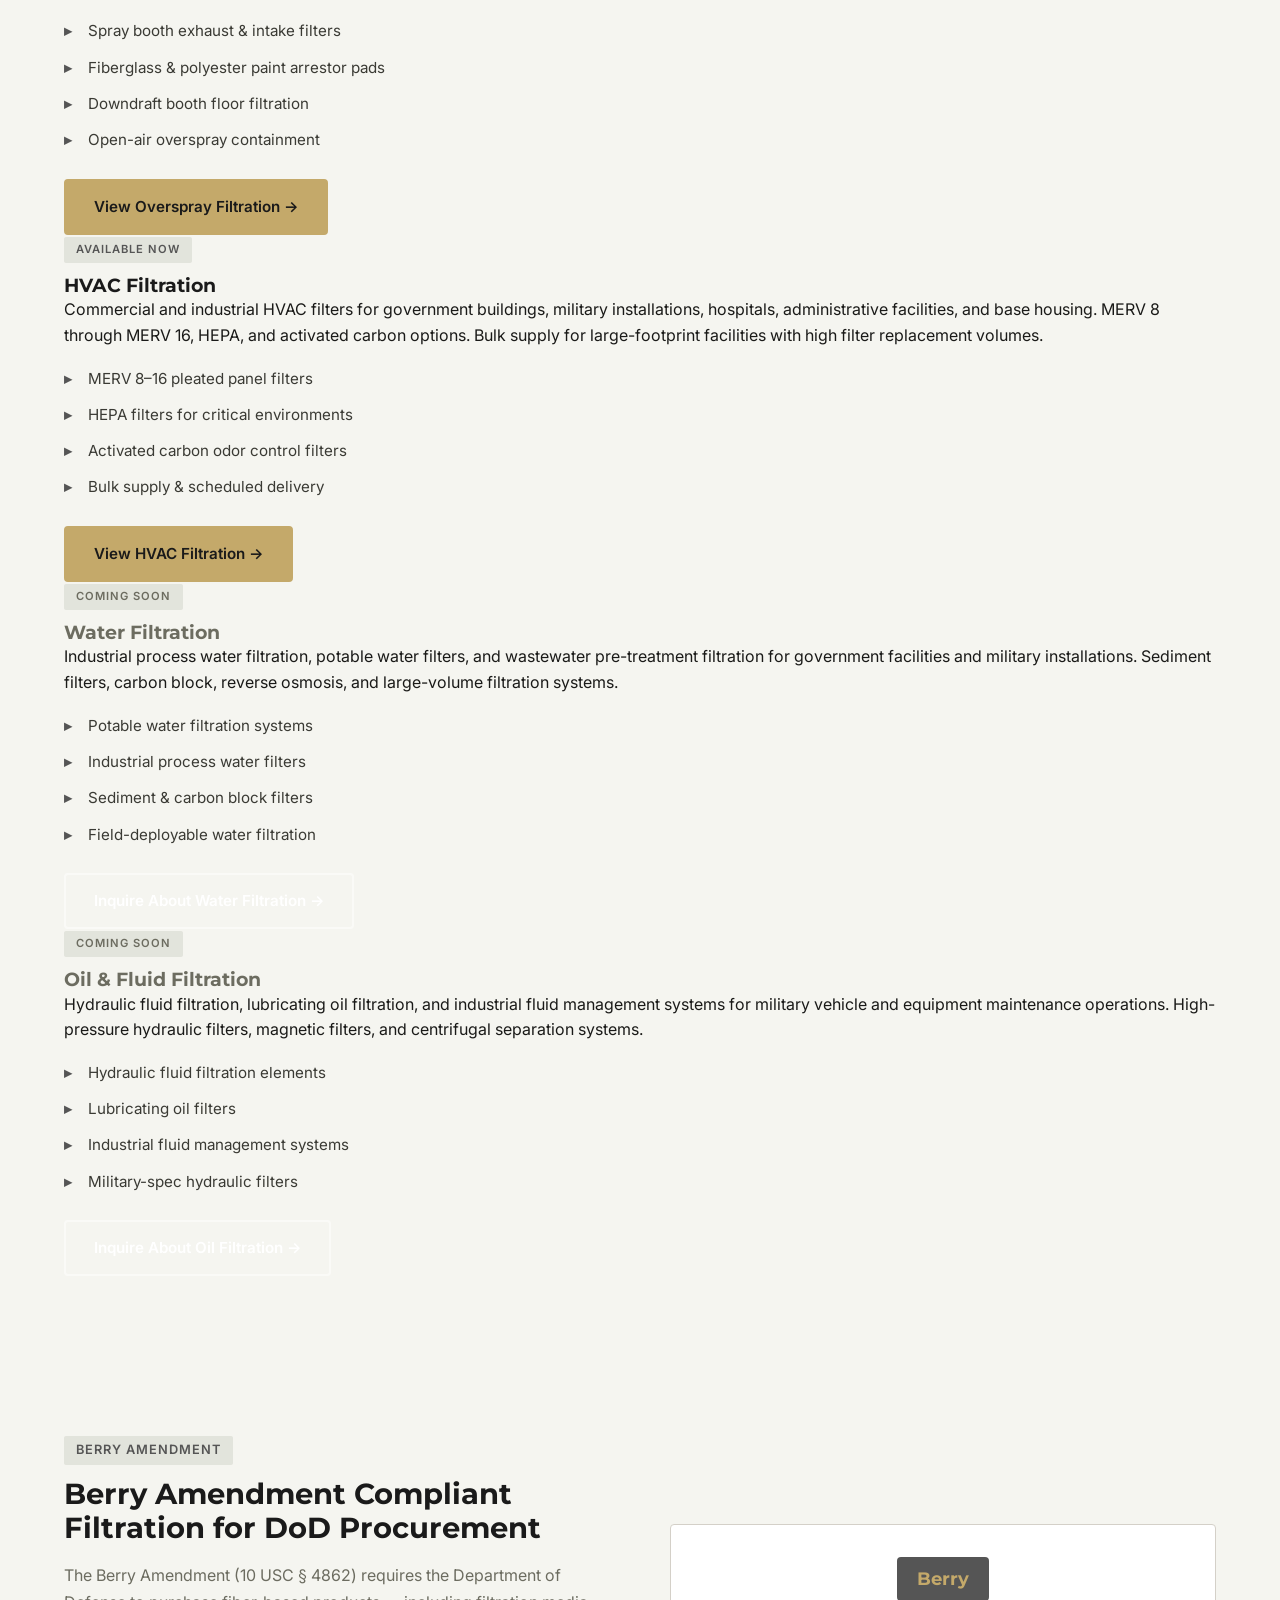
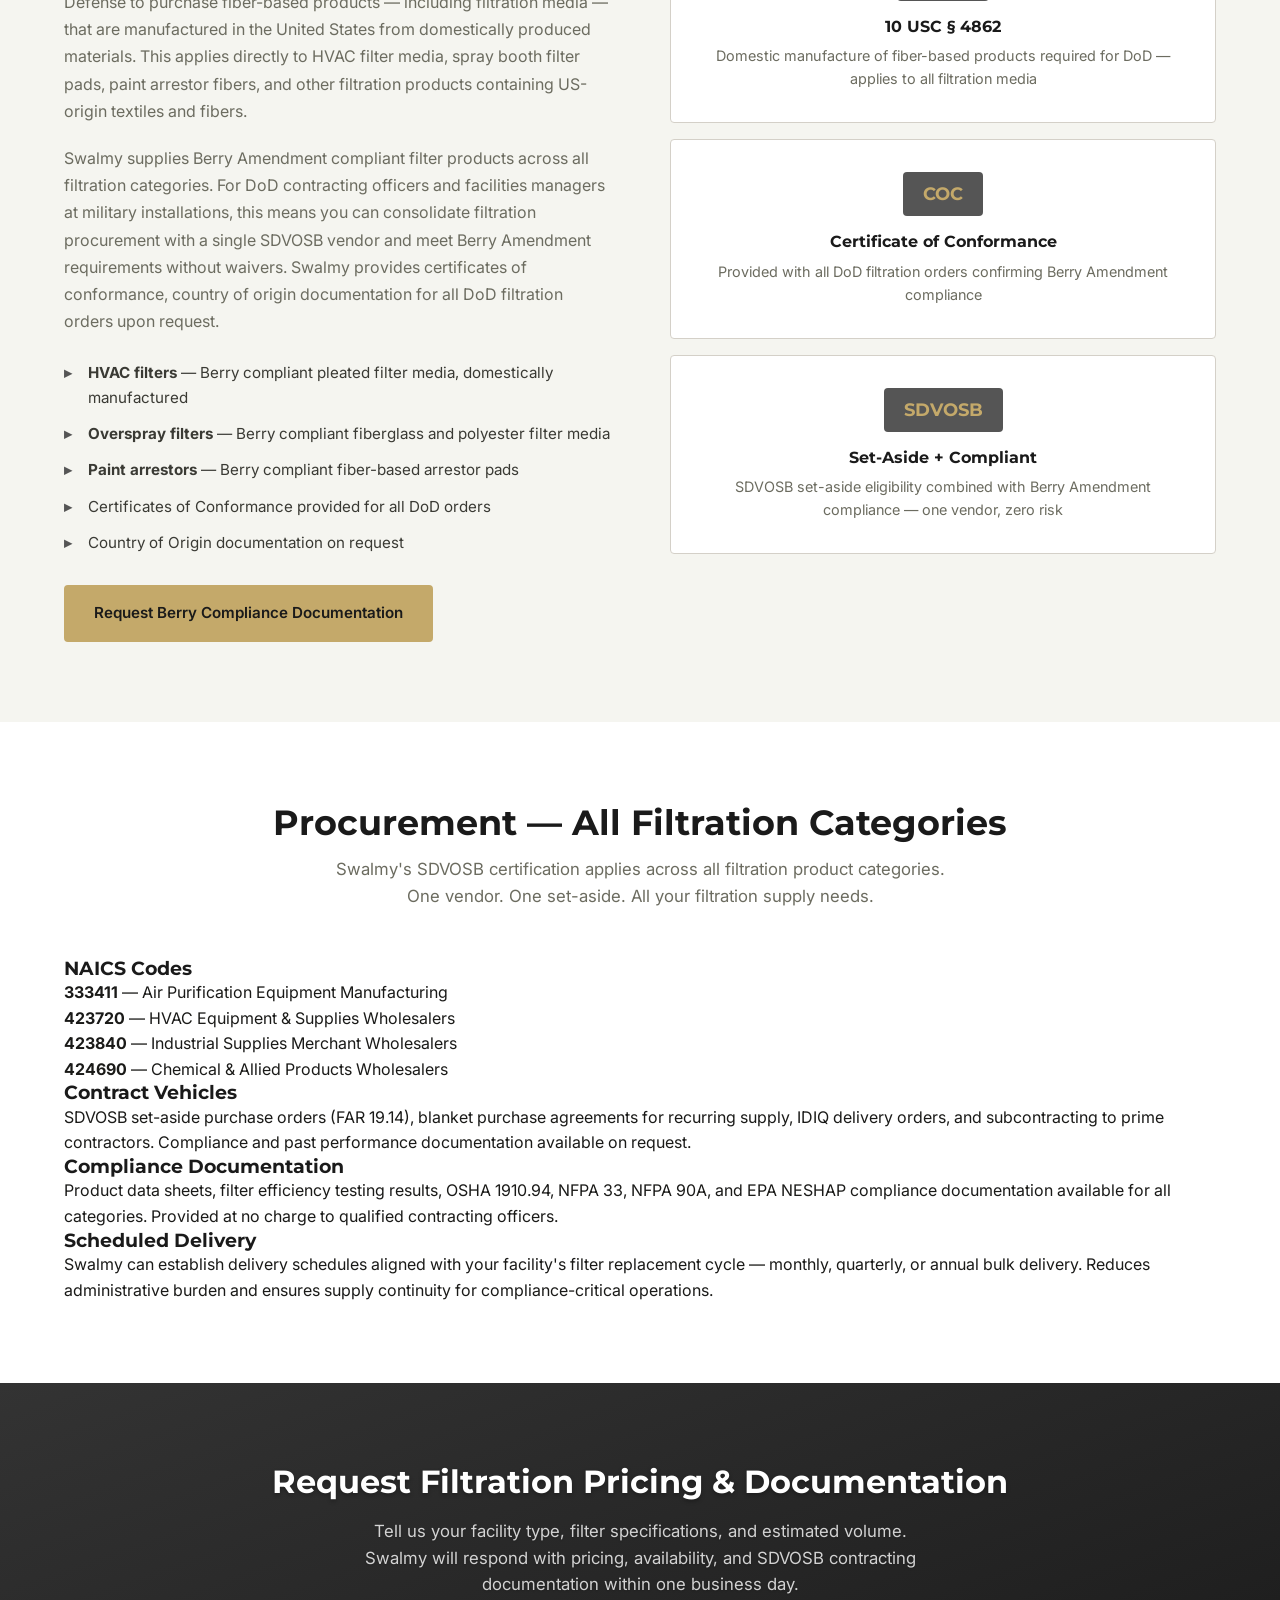
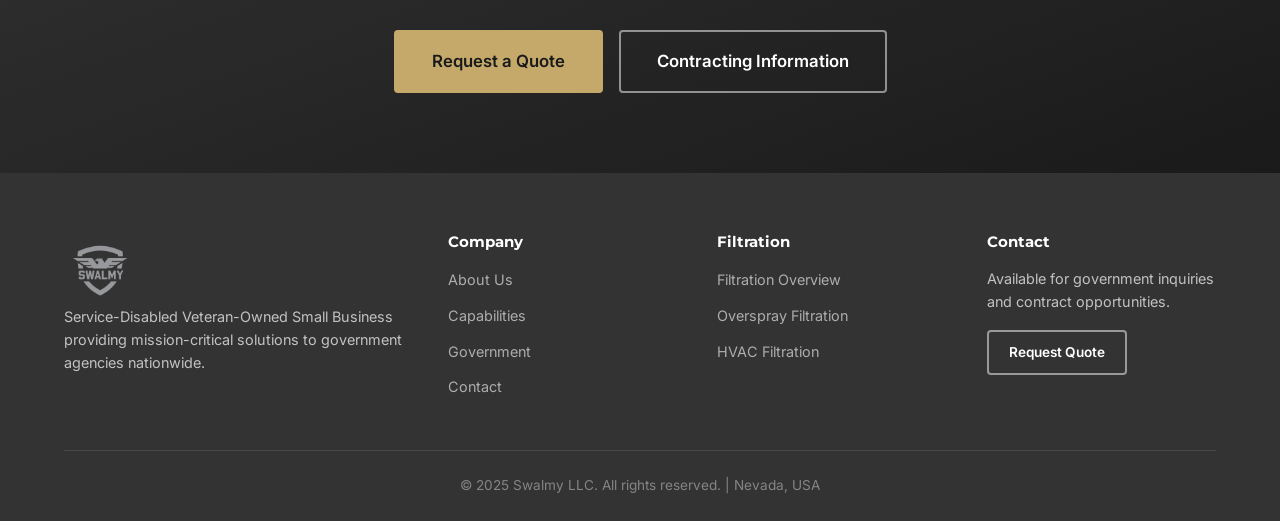
==== commit 76be2473: "SEO: add backlinks to bowtiefilters.com and factorfilter.com in captions + inline content; Factor 4X" ====
--- a/filtration/index.html
+++ b/filtration/index.html
@@ -172,14 +172,14 @@
                         <div class="detail-label">Berry Amendment</div>
                         <h2>Berry Amendment Compliant Filtration for DoD Procurement</h2>
                         <p>The Berry Amendment (10 USC § 4862) requires the Department of Defense to purchase fiber-based products — including filtration media — that are manufactured in the United States from domestically produced materials. This applies directly to HVAC filter media, spray booth filter pads, paint arrestor fibers, and other filtration products containing US-origin textiles and fibers.</p>
-                        <p>Swalmy supplies Berry Amendment compliant filter products across all filtration categories. For DoD contracting officers and facilities managers at military installations, this means you can consolidate filtration procurement with a single SDVOSB vendor and meet Berry Amendment requirements without waivers. Swalmy provides certificates of conformance, country of origin documentation, and signed Berry Amendment compliance statements for all DoD filtration orders upon request.</p>
+                        <p>Swalmy supplies Berry Amendment compliant filter products across all filtration categories. For DoD contracting officers and facilities managers at military installations, this means you can consolidate filtration procurement with a single SDVOSB vendor and meet Berry Amendment requirements without waivers. Swalmy provides certificates of conformance, country of origin documentation for all DoD filtration orders upon request.</p>
                         <ul class="detail-list">
                             <li><strong>HVAC filters</strong> — Berry compliant pleated filter media, domestically manufactured</li>
                             <li><strong>Overspray filters</strong> — Berry compliant fiberglass and polyester filter media</li>
                             <li><strong>Paint arrestors</strong> — Berry compliant fiber-based arrestor pads</li>
                             <li>Certificates of Conformance provided for all DoD orders</li>
                             <li>Country of Origin documentation on request</li>
-                            <li>Signed Berry Amendment compliance statement for contracting officer file</li>
+                            
                         </ul>
                         <a href="/contact" class="btn btn-primary" style="margin-top:1.5rem;display:inline-block;">Request Berry Compliance Documentation</a>
                     </div>
